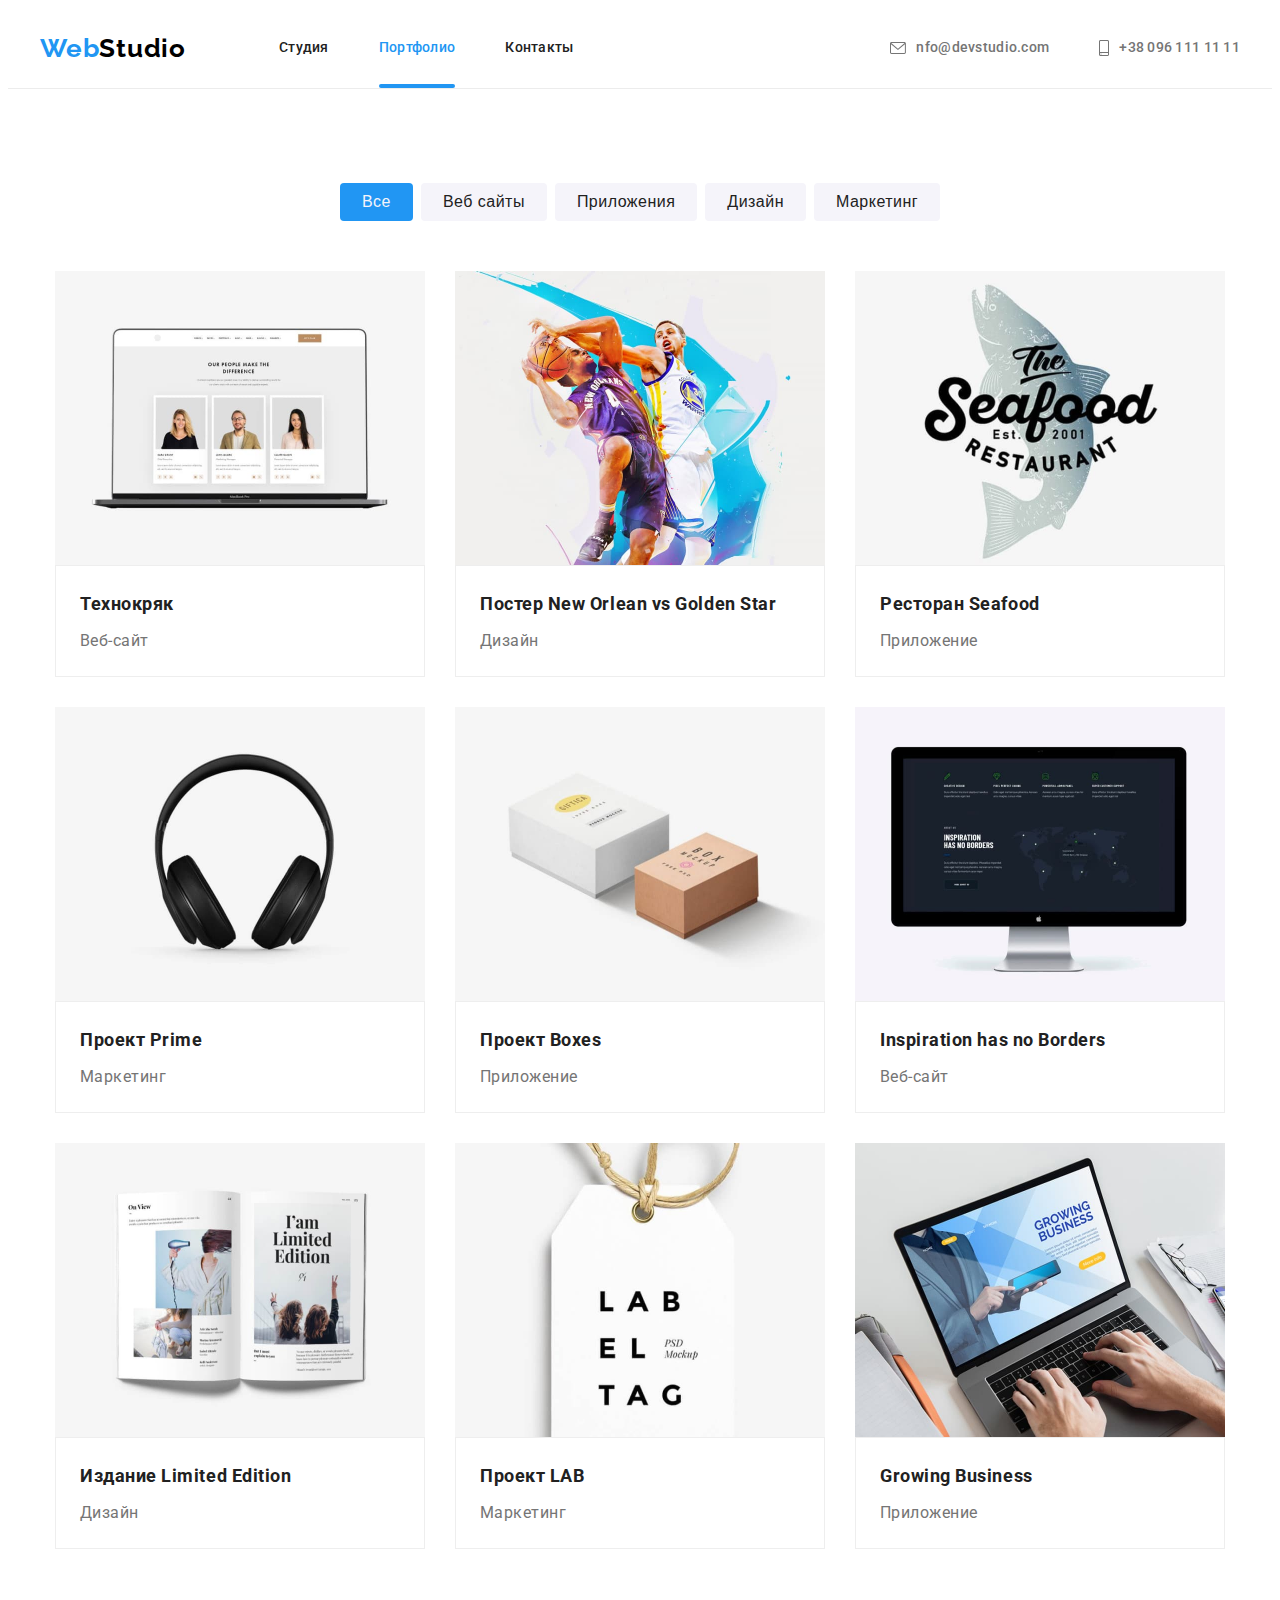
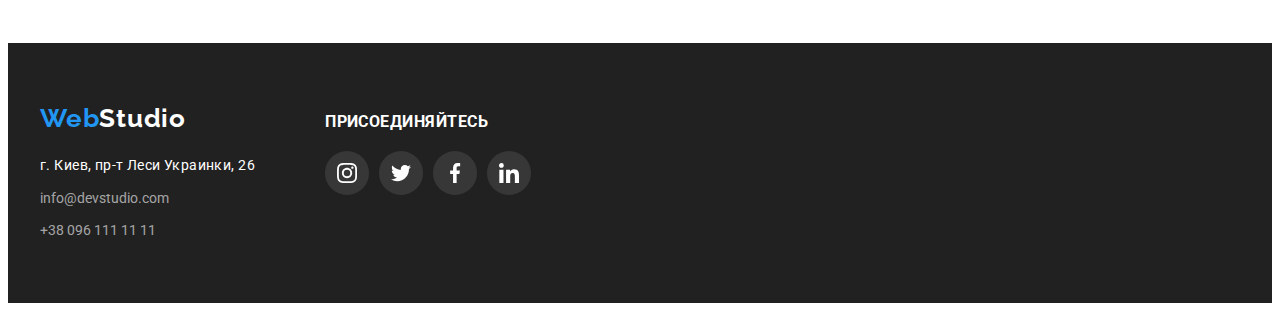
==== portfolio.html @ 939715a9 "подготовил к сдаче" ====
<!DOCTYPE html>
<html lang="ru">
  <head>
    <meta charset="UTF-8" />
    <meta http-equiv="X-UA-Compatible" content="IE=edge" />
    <meta name="viewport" content="width=device-width, initial-scale=1.0" />
    <title>ПОРТФОЛИО</title>
    <link rel="preconnect" href="https://fonts.googleapis.com" />
    <link rel="preconnect" href="https://fonts.gstatic.com" crossorigin />
    <link rel="stylesheet" href="https://cdnjs.cloudflare.com/ajax/libs/modern-normalize/1.1.0/modern-normalize.min.css" integrity="sha512-wpPYUAdjBVSE4KJnH1VR1HeZfpl1ub8YT/NKx4PuQ5NmX2tKuGu6U/JRp5y+Y8XG2tV+wKQpNHVUX03MfMFn9Q==" crossorigin="anonymous" referrerpolicy="no-referrer" />
    <link href="https://fonts.googleapis.com/css2?family=Raleway:wght@700&family=Roboto:wght@400;500;700;900&display=swap" rel="stylesheet" />
    <link rel="stylesheet" href="./css/styles.css" />
  </head>

  <body class="body">
    <!-- header  -->
    <header class="page-header">
      <div class="container header-container">
        <nav class="nav">
          <a href="./index.html" class="link header-logo logo header-link" lang="en"><span class="accent">Web</span>Studio</a>
          <ul class="list nav-list">
            <li class="nav-item">
              <a href="./index.html" class="link nav-link header-link">Студия</a>
            </li>
            <li class="nav-item">
              <a href="./portfolio.html" class="link nav-link header-link current">Портфолио</a>
            </li>
            <li class="nav-item">
              <a href="#" class="link nav-link header-link">Контакты</a>
            </li>
          </ul>
        </nav>
        <ul class="list nav-address">
          <li class="address-item">
            <a href="mailto:info@devstudio.com" class="link header-contacts header-link">
              <svg class="header-icon" width="16" height="12">
                <use href="./images/sprite.svg#envelope"></use></svg
              >nfo@devstudio.com</a
            >
          </li>
          <li class="address-item">
            <a href="tel:+380961111111" class="link header-contacts header-link"
              ><svg class="header-icon" width="10" height="16">
                <use href="./images/sprite.svg#smartphone"></use></svg
              >+38 096 111 11 11</a
            >
          </li>
        </ul>
      </div>
    </header>

    <main>
      <!-- Портфолио -->
      <section class="section">
        <div class="container">
          <!-- Скрытый заголовок -->
          <h1 class="visually-hidden">Портфолио</h1>
          <!-- Кнопки-фильтр портфолио -->
          <ul class="list button-list">
            <li class="button-item">
              <button type="button" class="button portf-btn current-btn">Все</button>
            </li>
            <li class="button-item">
              <button type="button" class="button portf-btn">Веб сайты</button>
            </li>
            <li class="button-item">
              <button type="button" class="button portf-btn">Приложения</button>
            </li>
            <li class="button-item">
              <button type="button" class="button portf-btn">Дизайн</button>
            </li>
            <li class="button-item">
              <button type="button" class="button portf-btn">Маркетинг</button>
            </li>
          </ul>

          <!-- Карточки портфолио -->
          <ul class="list portf-list">
            <!-- карточка -->
            <li class="portf-item">
              <!-- ссылка с фото заголовком и текстом -->
              <a href="" class="link portf-link test-link">
                <div class="dropdown-inner">
                  <!-- фото -->
                  <img src="./images/tekhnokr.jpg" alt="Пример веб-сайта" width="370" height="294" />

                  <!--* Выпадающее меню -->
                  <p class="portf-text-hover">Ресурс предлагает комплексные предложения с разным уровнем функционала и сервисов. Все это позволит посетителю получить исчерпывающие сведения о компании или частном лице.</p>
                </div>

                <div class="border">
                  <h2 class="portf-name">Технокряк</h2>
                  <p class="portf-descr">Веб-сайт</p>
                </div>
              </a>
            </li>
            <li class="portf-item">
              <a href="" class="link portf-link">
                <div class="dropdown-inner">
                  <img src="./images/poster.jpg" alt="Пример дизайна" width="370" height="294" />
                  <p class="portf-text-hover">Ресурс предлагает комплексные предложения с разным уровнем функционала и сервисов. Все это позволит посетителю получить исчерпывающие сведения о компании или частном лице.</p>
                </div>
                <div class="border">
                  <h2 class="portf-name">Постер <span lang="en">New Orlean vs Golden Star</span></h2>
                  <p class="portf-descr">Дизайн</p>
                </div>
              </a>
            </li>
            <li class="portf-item">
              <a href="" class="link">
                <div class="dropdown-inner">
                  <img src="./images/restaurant.jpg" alt="Пример приложения" width="370" height="294" />
                  <p class="portf-text-hover">Ресурс предлагает комплексные предложения с разным уровнем функционала и сервисов. Все это позволит посетителю получить исчерпывающие сведения о компании или частном лице.</p>
                </div>
                <div class="border">
                  <h2 class="portf-name">Ресторан <span lang="en">Seafood</span></h2>
                  <p class="portf-descr">Приложение</p>
                </div>
              </a>
            </li>
            <li class="portf-item">
              <a href="" class="link">
                <div class="dropdown-inner">
                  <img src="./images/prime.jpg" alt="Пример продукта" width="370" height="294" />
                  <p class="portf-text-hover">Ресурс предлагает комплексные предложения с разным уровнем функционала и сервисов. Все это позволит посетителю получить исчерпывающие сведения о компании или частном лице.</p>
                </div>
                <div class="border">
                  <h2 class="portf-name">Проект <span lang="en">Prime</span></h2>
                  <p class="portf-descr">Маркетинг</p>
                </div>
              </a>
            </li>
            <li class="portf-item">
              <a href="" class="link">
                <div class="dropdown-inner">
                  <img src="./images/boxes.jpg" alt="Пример приложения" width="370" height="294" />
                  <p class="portf-text-hover">Ресурс предлагает комплексные предложения с разным уровнем функционала и сервисов. Все это позволит посетителю получить исчерпывающие сведения о компании или частном лице.</p>
                </div>
                <div class="border">
                  <h2 class="portf-name">Проект <span lang="en">Boxes</span></h2>
                  <p class="portf-descr">Приложение</p>
                </div>
              </a>
            </li>
            <li class="portf-item">
              <a href="" class="link">
                <div class="dropdown-inner">
                  <img src="./images/inspiration.jpg" alt="Пример веб-сайта" width="370" height="294" />
                  <p class="portf-text-hover">Ресурс предлагает комплексные предложения с разным уровнем функционала и сервисов. Все это позволит посетителю получить исчерпывающие сведения о компании или частном лице.</p>
                </div>
                <div class="border">
                  <h2 class="portf-name" lang="en">Inspiration has no Borders</h2>
                  <p class="portf-descr">Веб-сайт</p>
                </div>
              </a>
            </li>
            <li class="portf-item">
              <a href="" class="link">
                <div class="dropdown-inner">
                  <img src="./images/edition.jpg" alt="Пример дизайна" width="370" height="294" />
                  <p class="portf-text-hover">Ресурс предлагает комплексные предложения с разным уровнем функционала и сервисов. Все это позволит посетителю получить исчерпывающие сведения о компании или частном лице.</p>
                </div>
                <div class="border">
                  <h2 class="portf-name">Издание <span lang="en">Limited Edition</span></h2>
                  <p class="portf-descr">Дизайн</p>
                </div>
              </a>
            </li>
            <li class="portf-item">
              <a href="" class="link">
                <div class="dropdown-inner">
                  <img src="./images/lab.jpg" alt="Пример продукта" width="370" height="294" />
                  <p class="portf-text-hover">Ресурс предлагает комплексные предложения с разным уровнем функционала и сервисов. Все это позволит посетителю получить исчерпывающие сведения о компании или частном лице.</p>
                </div>
                <div class="border">
                  <h2 class="portf-name" lang="en">Проект <span>LAB</span></h2>
                  <p class="portf-descr">Маркетинг</p>
                </div>
              </a>
            </li>
            <li class="portf-item">
              <a href="" class="link">
                <div class="dropdown-inner">
                  <img src="./images/gbusiness.jpg" alt="ППример приложения" width="370" height="294" />
                  <p class="portf-text-hover">Ресурс предлагает комплексные предложения с разным уровнем функционала и сервисов. Все это позволит посетителю получить исчерпывающие сведения о компании или частном лице.</p>
                </div>
                <div class="border">
                  <h2 class="portf-name" lang="en">Growing Business</h2>
                  <p class="portf-descr">Приложение</p>
                </div>
              </a>
            </li>
          </ul>
        </div>
      </section>
    </main>

    <footer class="footer">
      <div class="container footer-container">
        <div>
          <a href="./index.html" class="logo footer-logo link footer-link" lang="en"> <span class="accent">Web</span>Studio</a>
          <address class="address">
            <ul class="list footer-list">
              <li class="footer-item">
                <a href="https://www.google.com.ua/maps/place/бул.+Леси+Украинки,+26,+Киев,+02000/@50.4265807,30.5361971,17z/data=!3m1!4b1!4m5!3m4!1s0x40d4cf0e033ecbe9:0x57a4dffefec77da0!8m2!3d50.4265807!4d30.5383858?hl=ru" class="footer-address link footer-link"> г. Киев, пр-т Леси Украинки, 26 </a>
              </li>
              <li class="footer-item">
                <a href="mailto:info@devstudio.com" class="footer-contacts link footer-link">info@devstudio.com</a>
              </li>
              <li class="footer-item">
                <a href="tel:+380961111111" class="footer-contacts link footer-link">+38 096 111 11 11</a>
              </li>
            </ul>
          </address>
        </div>
        <div class="footer-inner">
          <p class="footer-slogan">Присоединяйтесь</p>
          <ul class="social list">
            <li class="social-item item">
              <a href="#" class="social-link join-link link" target="_blank" rel="noopener noreferrer nofollow" aria-label="instagram">
                <svg class="join-icon" width="20" height="20">
                  <use href="./images/sprite.svg#instagram"></use>
                </svg>
              </a>
            </li>
            <li class="social-item item">
              <a href="#" class="social-link join-link link" target="_blank" rel="noopener noreferrer nofollow" aria-label="instagram">
                <svg class="join-icon" width="20" height="20">
                  <use href="./images/sprite.svg#twitter"></use>
                </svg>
              </a>
            </li>
            <li class="social-item item">
              <a href="#" class="social-link join-link link" target="_blank" rel="noopener noreferrer nofollow" aria-label="instagram">
                <svg class="join-icon" width="20" height="20">
                  <use href="./images/sprite.svg#facebook"></use>
                </svg>
              </a>
            </li>
            <li class="social-item item">
              <a href="#" class="social-link join-link link" target="_blank" rel="noopener noreferrer nofollow" aria-label="instagram">
                <svg class="join-icon" width="20" height="20">
                  <use href="./images/sprite.svg#linkedin"></use>
                </svg>
              </a>
            </li>
          </ul>
        </div>
      </div>
    </footer>
  </body>
</html>
---- css/styles.css ----
:root {
  --primary-background-color: #ffffff;
  --secondary-background-color: #f5f4fa;
  --hero-background-color: #2f303a;
  --branches-bg-color: rgba(47, 48, 58, 0.8);
  --modal-bg-color: rgba(0, 0, 0, 0.2);

  --title-color: #212121;
  --secondary-title-color: #ffffff;
  --text-color: #757575;
  --logo-color: #000000;
  --accent-color: #2196f3;
  --header-border-color: #ececec;
  --hero-hover-color: #188ce8;
  --footer-address-color: rgba(255, 255, 255, 0.6);
  --portf-btn-color: #f5f4fa;
  --portf-border-color: #eeeeee;

  --social-icon-color: #afb1b8;
  --social-icon-hover-color: #ffffff;
  --advant-icon-bg-color: #f5f4fa;
  --client-icon-border-color: #afb1b8;
  --footer-icon-bg-color: rgba(255, 255, 255, 0.1);

  --main-font: "Roboto", sans-serif;
  --accent-font: "Raleway", sans-serif;
  --hero-size: 44px;
  --title-size: 36px;
  --subtitle-size: 18px;
  --note-size: 16px;
  --text-size: 14px;
  --hero-weight: 900;
  --head-weight: 700;
  --secondary-weight: 500;
  --main-weight: 400;

  --timing-function: cubic-bezier(0.4, 0, 0.2, 1);
}

/* section {
  background-color: aquamarine;
  outline: 2px solid yellow;
} */

h1,
h2,
h3,
h4,
li,
ul,
p {
  margin-top: 0;
  margin-bottom: 0;
}

a {
  text-decoration: none;
}

img {
  display: block;
  max-width: 100%;
  height: auto;
}
body {
  font-family: var(--main-font);
  font-style: normal;
  color: var(--text-color);
  background-color: var(--primary-background-color);
}

/* скрытый заголовок */
.visually-hidden {
  position: absolute;
  white-space: nowrap;
  width: 1px;
  height: 1px;
  overflow: hidden;
  border: 0;
  padding: 0;
  clip: rect(0 0 0 0);
  clip-path: inset(50%);
  margin: -1px;
}

.link {
  font-size: 14px;
  color: var(--title-color);
}
.list {
  padding-left: 0;
  list-style: none;
}

.header-link:hover,
.header-link:focus {
  color: var(--accent-color);
}

/* ссылки в header  */
.header-link {
  transition: color 250ms var(--timing-function);
}

.current {
  color: var(--accent-color);
}

.button {
  font-style: inherit;
  cursor: pointer;
  border: none;
  border-radius: 4px;
}

/* .item:not(:last-child) {
  margin-right: 30px;
} */

.container {
  margin: 0 auto;
  max-width: 1200px;
  padding-left: 15px;
  padding-right: 15px;

  /* outline: 2px solid tomato; */
}

.section {
  padding-top: 94px;
  padding-bottom: 94px;
}

/* Header */

.page-header {
  border-bottom: 1px solid var(--header-border-color);
}

.logo {
  font-family: var(--accent-font);
  font-weight: var(--head-weight);
  font-size: 26px;
  line-height: 1.19;
  letter-spacing: 0.03em;
  color: var(--logo-color);
  /* transition: color 250ms cubic-bezier(0.4, 0, 0.2, 1); */
}

.header-logo {
  padding-top: 24px;
  padding-bottom: 24px;
}
.accent {
  color: var(--accent-color);
}

.header-container {
  display: flex;
}

/* кнопки навигации */
.nav-link {
  position: relative;
  display: block;
  font-weight: var(--secondary-weight);
  line-height: 1.14;
  letter-spacing: 0.02em;
}

.nav-link::before,
.nav-link::before {
  position: absolute;
  bottom: 0;
  left: 0;
  content: "";
  width: 100%;
  height: 4px;
  background-color: var(--accent-color);
  border-radius: 2px;
  transform: scaleX(0);
  transform-origin: 0 0;
  transition: transform 250ms var(--timing-function);
}
/* *Полоска под ссылками в header  */
.nav-link:hover::before,
.nav-link:focus::before {
  transform: scaleX(1);
}

.current::after {
  position: absolute;
  bottom: 0;
  left: 0;
  content: "";
  width: 100%;
  height: 4px;
  background-color: var(--accent-color);
  border-radius: 2px;
}

/* адрес в header  */
.header-contacts {
  display: flex;
  align-items: center;
  font-weight: var(--secondary-weight);
  line-height: 1.14;
  letter-spacing: 0.02em;
  color: var(--text-color);
  transition: color 250ms cubic-bezier(0.4, 0, 0.2, 1);
}

/* Header в строку */
/* .page-header, */
.nav,
.nav-list,
.nav-address {
  display: flex;
  align-items: center;
}

.nav-link,
.header-contacts {
  padding-top: 32px;
  padding-bottom: 32px;
}

.nav-item {
  margin-left: 93px;
}

.nav-item + .nav-item {
  margin-left: 50px;
}

.address-item + .address-item {
  margin-left: 50px;
}

.nav-address {
  margin-left: auto;
}

.header-icon {
  margin-right: 10px;
  fill: currentColor;
}
/* *Цвет иконок адреса в header при ховере */
.header-contacts:hover .header-icon,
.header-contacts:focus .header-icon {
  fill: currentColor;
}

/* hero */
.hero {
  margin: 0 auto;
  padding-top: 200px;
  padding-bottom: 200px;
  background-color: var(--hero-background-color);
  background-image: linear-gradient(to right, rgba(47, 48, 58, 0.4), rgba(47, 48, 58, 0.4)), url(../images/bground.jpg);
  max-width: 1600px;
  height: 600px;
  background-size: cover;
  background-position: center;
}
/* заголовок героя h1*/
.hero-title {
  margin: 0 auto 30px;
  text-align: center;
  width: 696px;
  font-weight: var(--hero-weight);
  font-size: var(--hero-size);
  line-height: 1.36;
  letter-spacing: 0.06em;
  text-transform: uppercase;
  color: var(--secondary-title-color);
}

/* кнопка героя */
.hero-button {
  position: relative;
  overflow: hidden;
  display: flex;
  align-items: center;
  justify-content: center;
  margin: 0 auto;
  padding: 10px 28px 10px 52px;
  min-width: 200px;
  font-weight: var(--head-weight);
  font-size: var(--note-size);
  line-height: 1.88;
  letter-spacing: 0.06em;
  color: var(--secondary-title-color);
  background-color: var(--accent-color);
  transition: background-color 250ms var(--timing-function);
}

/* .hero-button::before{
  content: "";
  display: block;
  align-items: center;
  justify-content: center;
  width: 24px;
  height: 24px;
  background-image: url(../images/icons/twitter.svg);
  background-position: center;
  background-repeat: no-repeat;
  background-size: contain;
} */

.hero-button:hover,
.hero-button:focus {
  background-color: var(--hero-hover-color);
}

.hero-icon {
  position: absolute;
  top: 50%;
  left: 15%;
  transform: translate(-50%, -50%);
  transition: transform 250ms var(--timing-function);
  fill: var(--secondary-title-color);
}

.hero-icon-second {
  position: absolute;
  top: 50%;
  left: 15%;
  transform: translate(-54%, 90%);
  transition: transform 250ms var(--timing-function);
  fill: var(--secondary-title-color);
}

.hero-button:hover .hero-icon {
  transform: translate(-55%, -195%);
}

.hero-button:hover .hero-icon-second {
  transform: translate(-55%, -50%);
}

/* Преимущества  */
/* Заголовки h3 */

.advant-inner {
  display: flex;
  align-items: center;
  justify-content: center;
  margin-bottom: 30px;
  width: 270px;
  height: 120px;
  background-color: var(--advant-icon-bg-color);
  border-radius: 4px;
}

.advant-title {
  margin-bottom: 10px;
  font-weight: var(--head-weight);
  font-size: var(--text-size);
  line-height: 1.14;
  text-transform: uppercase;
  letter-spacing: 0.03em;
  color: var(--title-color);
}

.advant-item {
  min-width: 270px;
  flex-basis: calc(100% / 4 - 30px);
  margin-left: 30px;
  /* outline: 2px solid yellow; */
}

/* текст преимущества p */
.advant-text {
  font-size: var(--text-size);
  line-height: 1.71;
  letter-spacing: 0.03em;
}

.section-list {
  display: flex;
  flex-wrap: wrap;
  margin-left: -30px;
}

/* названия секций h2*/
.title {
  font-size: var(--title-size);
  line-height: 1.17;
  letter-spacing: 0.03em;
  text-align: center;
  color: var(--title-color);
}

/* Чем мы занимаемся */
.branches-section {
  padding-top: 0;
}

.branches-item {
  position: relative;
}
.text-inner {
  display: flex;
  position: absolute;
  width: 100%;
  height: 70px;
  justify-content: center;
  align-items: center;
  bottom: 0px;
  background: var(--branches-bg-color);
}

.brunches-text {
  display: inline-block;
  font-weight: var(--head-weight);
  font-size: var(--text-size);
  line-height: 1.14;
  letter-spacing: 0.03em;
  text-transform: uppercase;

  color: var(--secondary-title-color);
}

.branches-item {
  min-width: 270px;
  flex-basis: calc(100% / 3 - 30px);
  margin-left: 30px;
  /* outline: 2px solid yellow; */
}

/* Наша команда */
.team-section {
  background-color: var(--secondary-background-color);
}

.section-title {
  margin-bottom: 50px;
}

.team-item {
  min-width: 270px;
  flex-basis: calc(100% / 4 - 30px);
  margin-left: 30px;
  /* outline: 2px solid yellow; */
  box-shadow: 0px 1px 3px rgba(0, 0, 0, 0.12), 0px 1px 1px rgba(0, 0, 0, 0.14), 0px 2px 1px rgba(0, 0, 0, 0.2);
  border-radius: 0px 0px 4px 4px;
  background-color: var(--primary-background-color);
}

/* имя фамилия h2 */
.team-info {
  padding-top: 30px;
  padding-bottom: 30px;
  /* outline: 2.5px dashed red; */
}

.team-name {
  margin-bottom: 10px;
  font-weight: var(--secondary-weight);
  font-size: var(--note-size);
  line-height: 1.18;
  letter-spacing: 0.03em;
  text-align: center;
  color: var(--title-color);
}

/* должности p */
.team-descr {
  margin-bottom: 16px;
  font-size: var(--note-size);
  line-height: 1.18;
  letter-spacing: 0.03em;
  text-align: center;
  color: var(--text-color);
}

.social {
  display: flex;
  justify-content: center;
  align-items: center;
}

.social-link {
  display: flex;
  justify-content: center;
  align-items: center;
  width: 44px;
  height: 44px;
  background-color: var(--primary-background-color);
  border-radius: 50%;
  transition: background-color 250ms cubic-bezier(0.4, 0, 0.2, 1);
}

.social-item + .social-item {
  margin-left: 10px;
}

.social-icon {
  fill: var(--social-icon-color);
  transition: fill 250ms cubic-bezier(0.4, 0, 0.2, 1);
}
/* *Ховер подложки иконок соцсетей */
.social-link:hover,
.social-link:focus {
  background-color: var(--accent-color);
}
/** Ховер иконок соцсетей */
.social-link:hover .social-icon,
.social-link:focus .social-icon {
  fill: var(--social-icon-hover-color);
}

/* Постоянные клиенты */

.client-list {
  display: flex;
  gap: 30px;
}

.client-link {
  display: flex;
  justify-content: center;
  align-items: center;
  width: 170px;
  height: 92px;
  border: 1px solid var(--social-icon-color);
  fill: var(--social-icon-color);
  border-radius: 4px;
  transition: border 250ms cubic-bezier(0.4, 0, 0.2, 1);
}

.client-icon {
  transition: fill 250ms cubic-bezier(0.4, 0, 0.2, 1);
}

/* *Ховер бордера постоянных клиентов */
.client-link:hover,
.client-link:focus {
  border-color: var(--accent-color);
}
/* *Ховер иконки постоянных клтиентов */
.client-link:hover .client-icon,
.client-link:focus .client-icon {
  fill: var(--accent-color);
}

/* Footer */
.footer {
  padding-top: 60px;
  padding-bottom: 60px;
  background-color: var(--title-color);
}

.footer-container {
  display: flex;
  align-items: baseline;
  /* column-gap: 70px; */
}

.footer-logo {
  display: block;
  margin-bottom: 20px;
  color: var(--primary-background-color);
}
.footer-item:not(:last-child) {
  display: block;
  margin-bottom: 9px;
}
.address {
  font-style: inherit;
}

.footer-address {
  line-height: 1.71;
  letter-spacing: 0.03em;
  color: var(--primary-background-color);
}

.footer-contacts {
  line-height: 1.71;
  color: var(--footer-address-color);
}

.footer-link {
  transition: color 250ms cubic-bezier(0.4, 0, 0.2, 1);
}

.footer-link:hover,
.footer-link:focus {
  color: var(--accent-color);
}

.footer-inner {
  display: block;
  width: 206px;
  margin-left: 70px;
}

.footer-slogan {
  margin-bottom: 20px;
  font-family: var(--main-font);
  font-weight: var(--head-weight);
  line-height: 1.14;
  letter-spacing: 0.03em;
  text-transform: uppercase;
  color: var(--secondary-title-color);
}

.join-icon {
  fill: var(--secondary-title-color);
}

.join-link {
  background-color: var(--footer-icon-bg-color);
}

/* ПОРТФОЛИО */
.portf-btn {
  padding: 6px 22px;
  font-weight: var(--secondary-weight);
  font-size: var(--note-size);
  line-height: 1.62;
  text-align: center;
  letter-spacing: 0.03em;
  color: var(--title-color);
  background-color: var(--secondary-background-color);
  transition: color 250ms var(--timing-function), background-color 250ms var(--timing-function), box-shadow 250ms var(--timing-function);
}

.portf-btn:hover,
.portf-btn:focus {
  background-color: var(--accent-color);
  color: var(--primary-background-color);
  box-shadow: 0px 3px 1px rgba(0, 0, 0, 0.1), 0px 1px 2px rgba(0, 0, 0, 0.08), 0px 2px 2px rgba(0, 0, 0, 0.12);
}

.current-btn {
  color: var(--portf-btn-color);
  background-color: var(--accent-color);
}

.portf-list,
.button-list {
  display: flex;
  justify-content: center;
  flex-wrap: wrap;
}

.button-list {
  margin-bottom: 50px;
}

.button-item:not(:last-child) {
  margin-right: 8px;
}

.portf-list {
  gap: 30px;
}

.portf-item {
  transition: box-shadow 250ms var(--timing-function);
}

.portf-name {
  margin-bottom: 4px;
  font-weight: var(--head-weight);
  font-size: var(--subtitle-size);
  line-height: 2;
  letter-spacing: 0.03em;

  color: var(--title-color);
}

.portf-descr {
  font-size: var(--note-size);
  line-height: 1.87;
  letter-spacing: 0.03em;
  color: var(--text-color);
}

.border {
  padding-top: 20px;
  padding-bottom: 20px;
  padding-left: 24px;
  padding-right: 24px;
  border: 1px solid var(--portf-border-color);
}

.portf-link {
  display: block;
}

.portf-item:hover {
  box-shadow: 0px 1px 1px rgb(0 0 0 / 12%), 0px 4px 4px rgb(0 0 0 / 6%), 1px 4px 6px rgb(0 0 0 / 16%);
}

.portf-item:hover .portf-text-hover {
  transform: translateY(0);
}

.dropdown-inner {
  position: relative;
  overflow: hidden;
}

.portf-text-hover {
  position: absolute;
  left: 0;
  top: 0;

  width: 370px;
  height: 294px;
  padding: 63px 24px;

  font-weight: 400;
  font-size: 18px;
  line-height: 1.56;
  color: #ffffff;

  background: rgba(33, 150, 243, 0.9);
  transform: translateY(102%);
  transition: transform 250ms var(--timing-function);
}

/* *Модальное окно */

.backdrop {
  position: fixed;
  top: 0;
  left: 0;
  width: 100%;
  height: 100%;
  background-color: var(--modal-bg-color);
  transition: visibility 500ms var(--timing-function), opacity 500ms var(--timing-function);
}

.backdrop.is-hidden {
  opacity: 0;
  visibility: hidden;
  pointer-events: none;
}

.modal-wrapper {
  position: absolute;
  top: 50%;
  left: 50%;
  transform: translate(-50%, -50%);
  transition: opacity 500ms var(--timing-function), transform 500ms var(--timing-function);
  width: 528px;
  height: 581px;
  padding-top: 40px;
  padding-left: 40px;
  padding-right: 40px;
  box-shadow: 0px 1px 3px rgba(0, 0, 0, 0.12), 0px 1px 1px rgba(0, 0, 0, 0.14), 0px 2px 1px rgba(0, 0, 0, 0.2);
  border-radius: 4px;
  background-color: var(--primary-background-color);
}

.backdrop.is-hidden > .modal-wrapper {
  opacity: 0;
  transform: translate(-50%, 100%) scale(0.3);
}

.modal-button {
  position: absolute;
  top: -10px;
  right: -10px;
  display: flex;
  align-items: center;
  justify-content: center;
  padding: 0;
  width: 30px;
  height: 30px;
  cursor: pointer;
  border: 1px solid rgba(0, 0, 0, 0.1);
  border-radius: 50%;
  background-color: var(--secondary-background-color);
  transition: fill 250ms var(--timing-function), border-color 250ms var(--timing-function);
}

.modal-button:hover {
  fill: var(--accent-color);
  border-color: var(--accent-color);
  background-color: var(--primary-background-color);
}

.modal-form {
  display: flex;
  flex-direction: column;
  gap: 10px;
}

.modal-label {
  /* outline: 2px solid teal; */
  position: relative;
  color: var(--title-color);
}

.form-title {
  display: inline-block;
  padding-bottom: 12px;
  font-weight: 700;
  font-size: 20px;
  line-height: 1.15;
  letter-spacing: 0.03em;

  color: #212121;
}

.modal-input {
  width: 100%;
  height: 40px;
  border: 1px solid rgba(33, 33, 33, 0.2);
  border-radius: 4px;
  padding-left: 40px;
  transition: border-color 300ms var(--timing-function), outline 300ms var(--timing-function);
}

.label-icon {
  position: absolute;
  top: 50%;
  left: 3%;
  fill: currentColor;
  transition: fill 300ms var(--timing-function);
}
/* *синяя рамка инпута при ховере */
.modal-label:hover .modal-input {
  border-color: var(--accent-color);
}
/* *синяя иконка инпута при ховере */
.modal-label:hover .label-icon {
  fill: var(--accent-color);
}
/* *синяя рамка инпута при фокусе */
.modal-input:focus {
  border-color: var(--accent-color);
  outline: 1px solid var(--accent-color);
}
/* *синяя иконка инпута при фокусе */
.modal-input:focus + .label-icon {
  fill: var(--accent-color);
}

/* .modal-input :placeholder-shown {
  border-color: var(--accent-color);
} */

.label-name {
  font-weight: 400;
  font-size: 12px;
  line-height: 1.15;
  letter-spacing: 0.01em;

  color: var(--text-color);
}

.feedback {
  padding: 12px 16px;
  resize: none;
  width: 100%;
  height: 120px;
  border: 1px solid rgba(33, 33, 33, 0.2);
  border-radius: 4px;
  transition: border-color 300ms var(--timing-function), outline 300ms var(--timing-function);
}

.feedback::placeholder {
  font-weight: 400;
  font-size: 12px;
  line-height: 1.15;
  letter-spacing: 0.01em;
  color: rgba(117, 117, 117, 0.5);
}

/* *синяя рамка поля ввода текста при ховере */
.modal-label:hover .feedback {
  border-color: var(--accent-color);
}
/* *синяя рамка поля ввода текста при фокусе */
.feedback:focus {
  border-color: var(--accent-color);
  outline: 1px solid var(--accent-color);
}

.checkbox-label {
  display: inline-flex;
  align-items: center;
  justify-content: center;
  cursor: pointer;
  /* outline: 2px dashed teal; */
}

.checkbox-icon {
  margin-right: 5px;
  border: 1.7px solid var(--title-color);
  border-radius: 2px;
  width: 18px;
  height: 18px;
  fill: #ffffff;
  transition: background-color 250ms var(--timing-function), border 300ms var(--timing-function);
}

.checkbox-label:hover .checkbox-icon {
  border: 2px solid var(--accent-color);
}

.checkbox:checked + .checkbox-icon {
  border: 3px solid var(--accent-color);
  background-color: var(--accent-color);
}

.checkbox-text {
  font-weight: 400;
  font-size: 14px;
  line-height: 1.71;
  letter-spacing: 0.03em;
  color: #757575;
}

.checkbox-link {
  font-weight: 400;
  font-size: 14px;
  line-height: 1.71;
  letter-spacing: 0.03em;
  text-decoration-line: underline;

  color: #2196f3;
}

.submit-btn {
  position: relative;
  overflow: hidden;
  display: flex;
  align-items: center;
  justify-content: center;
  margin: 0 auto;
  padding: 10px 28px 10px 28px;
  min-width: 200px;
  font-weight: var(--head-weight);
  font-size: var(--note-size);
  line-height: 1.88;
  letter-spacing: 0.06em;
  color: var(--secondary-title-color);
  background-color: var(--accent-color);
  transition: background-color 250ms var(--timing-function), box-shadow 250ms var(--timing-function);
}

.submit-btn:hover {
  background-color: var(--hero-hover-color);
  box-shadow: 0px 3px 1px rgb(0 0 10 / 20%), 0px 1px 2px rgb(0 0 10 / 28%), 0px 2px 2px rgb(0 0 10 / 32%);
}

/* *Форма в footer * */
.form-footer {
  display: flex;
  flex-direction: column;
  margin-left: auto;
}

.form-label {
  display: block;
  padding-bottom: 20px;
  font-family: var(--main-font);
  font-weight: var(--head-weight);
  line-height: 1.14;
  letter-spacing: 0.03em;
  text-transform: uppercase;
  color: var(--secondary-title-color);
}

.footer-input {
  min-width: 358px;
  min-height: 50px;
  margin-right: 12px;
  padding-left: 20px;
  border: 1px solid rgba(255, 255, 255, 0.3);
  filter: drop-shadow(0px 4px 4px rgba(0, 0, 0, 0.15));
  border-radius: 4px;
  background-color: transparent;
  font-weight: var(--main-weight);
  font-size: var(--note-size);
  line-height: 1.25px;
  letter-spacing: 0.03em;
  color: rgba(255, 255, 255, 0.6);
}

.footer-input::placeholder {
  font-weight: var(--main-weight);
  font-size: var(--note-size);
  line-height: 1.25px;
  letter-spacing: 0.03em;
  color: rgba(255, 255, 255, 0.6);
}

.form-button {
  position: relative;
  display: inline-block;
  overflow: hidden;
  align-items: center;
  justify-content: center;
  padding: 10px 52px 10px 28px;
  min-width: 200px;
  font-weight: var(--head-weight);
  font-size: var(--note-size);
  line-height: 1.88;
  letter-spacing: 0.06em;
  color: var(--secondary-title-color);
  background-color: var(--accent-color);
  transition: background-color 250ms var(--timing-function), box-shadow 250ms var(--timing-function);
}

.form-button:hover,
.form-button:focus {
  background-color: var(--hero-hover-color);
  box-shadow: 0px 0px 4px 1px rgba(176, 206, 252, 0.5);
}

.footer-icon {
  position: absolute;
  top: 50%;
  left: 84%;
  transform: translate(-50%, -50%);
  transition: transform 250ms var(--timing-function);
  fill: var(--secondary-title-color);
}
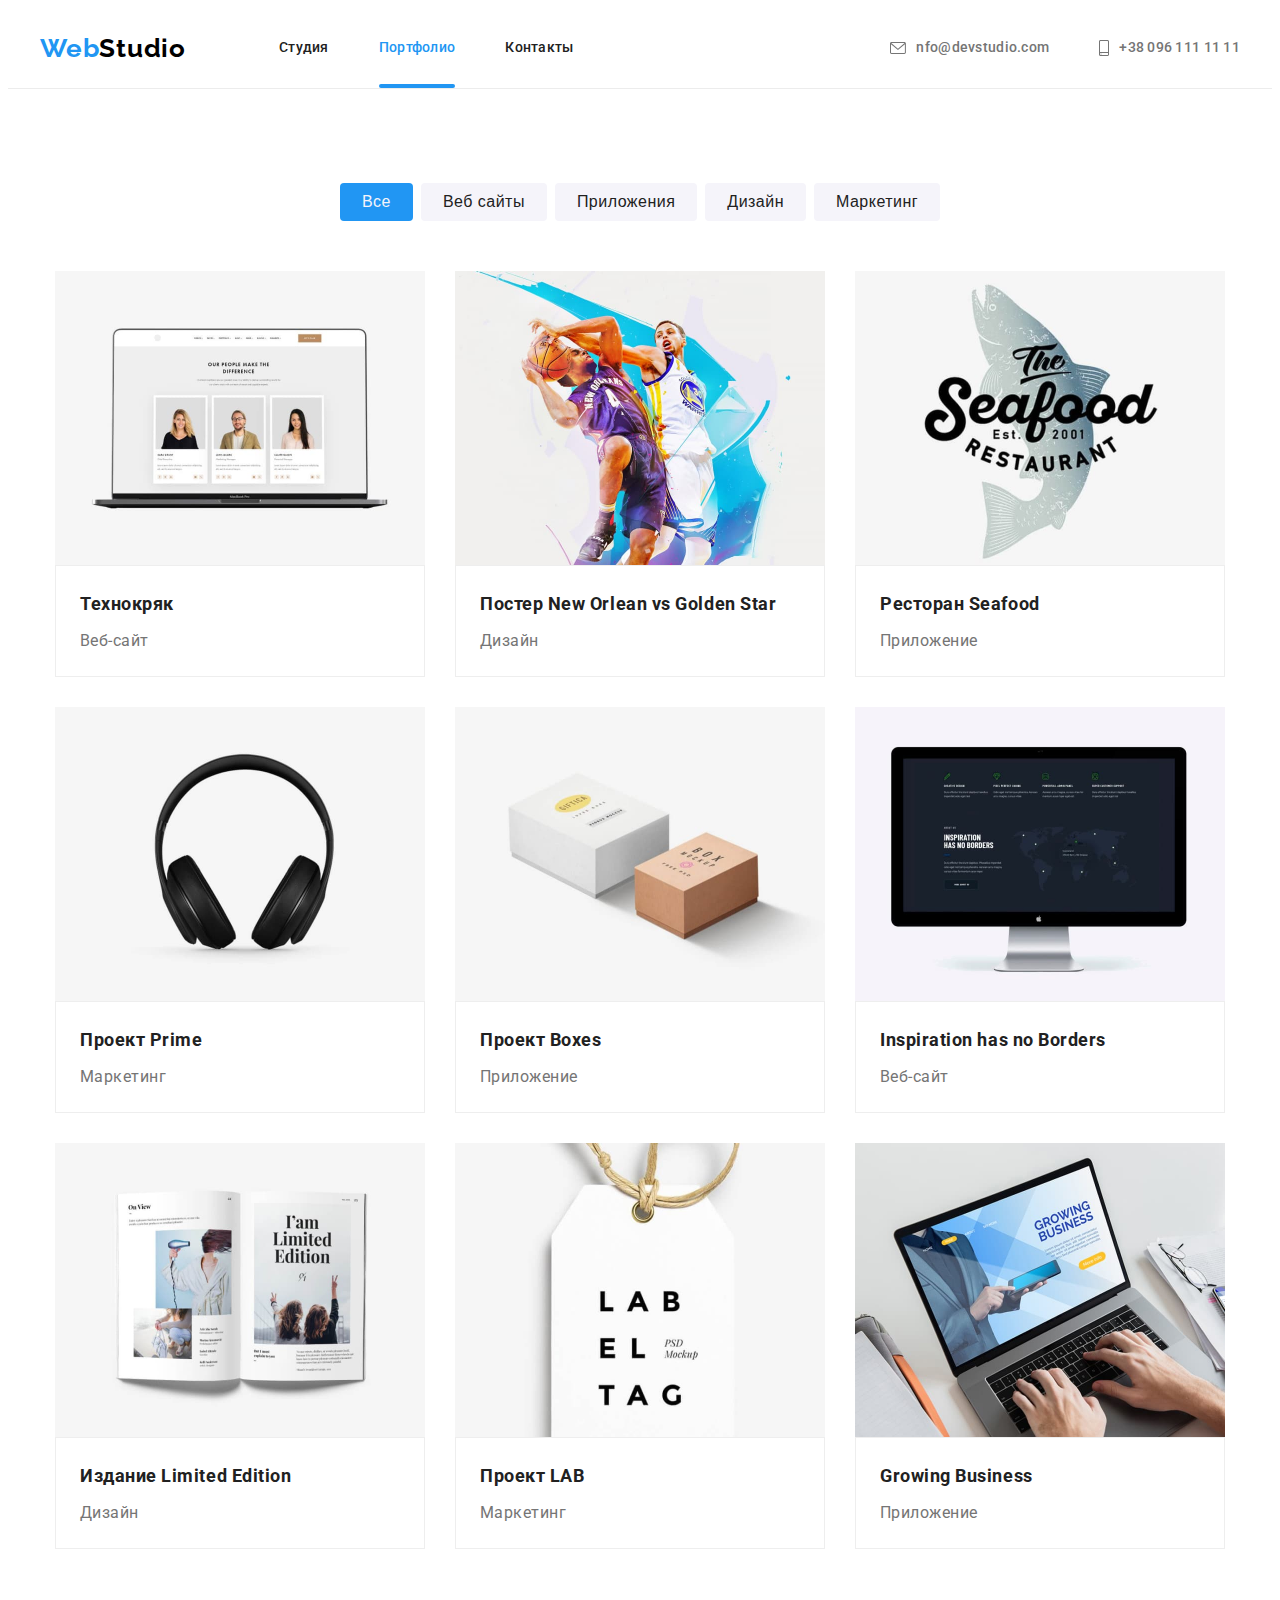
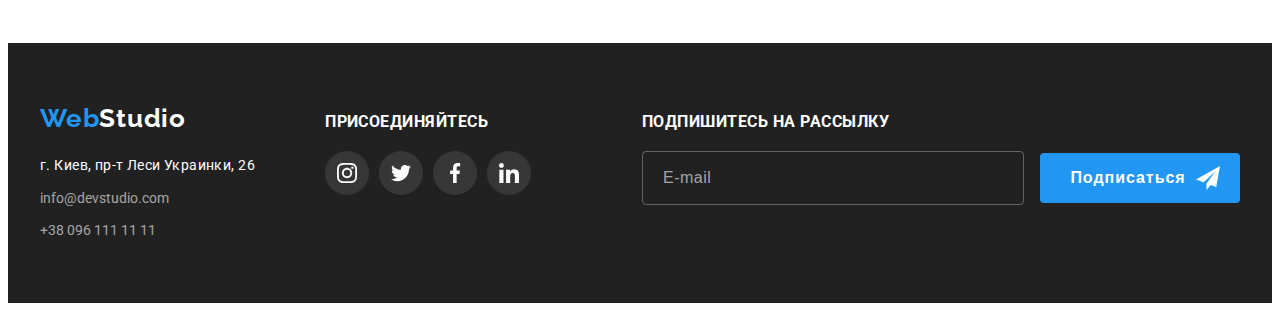
==== commit 7ba474fd: "Исправил ошибки." ====
--- a/portfolio.html
+++ b/portfolio.html
@@ -246,6 +246,22 @@
             </li>
           </ul>
         </div>
+
+        <!-- *Форма в footer  -->
+
+        <form name="signup_form" autocomplete="on" novalidate class="form-footer">
+          <label for="email" class="form-label">Подпишитесь на рассылку </label>
+          <div class="input-inner">
+            <input type="email" name="email" id="email" class="footer-input" placeholder="E-mail" />
+
+            <button type="submit" class="button form-button">
+              Подписаться
+              <svg class="footer-icon" width="24" height="24">
+                <use href="./images/sprite.svg#send"></use>
+              </svg>
+            </button>
+          </div>
+        </form>
       </div>
     </footer>
   </body>
--- a/css/styles.css
+++ b/css/styles.css
@@ -894,20 +894,24 @@
 
 .checkbox-icon {
   margin-right: 5px;
-  border: 1.7px solid var(--title-color);
-  border-radius: 2px;
+  border: 2px solid var(--title-color);
+  border-radius: 4px;
   width: 18px;
   height: 18px;
   fill: #ffffff;
-  transition: background-color 250ms var(--timing-function), border 300ms var(--timing-function);
+  transition: background-color 250ms var(--timing-function), border-color 300ms var(--timing-function);
 }
 
 .checkbox-label:hover .checkbox-icon {
-  border: 2px solid var(--accent-color);
+  border-color: var(--accent-color);
+}
+
+.checkbox:focus + .checkbox-icon {
+  border-color: var(--accent-color);
 }
 
 .checkbox:checked + .checkbox-icon {
-  border: 3px solid var(--accent-color);
+  border-color: var(--accent-color);
   background-color: var(--accent-color);
 }
 
@@ -975,15 +979,20 @@
   min-height: 50px;
   margin-right: 12px;
   padding-left: 20px;
-  border: 1px solid rgba(255, 255, 255, 0.3);
-  filter: drop-shadow(0px 4px 4px rgba(0, 0, 0, 0.15));
-  border-radius: 4px;
   background-color: transparent;
   font-weight: var(--main-weight);
   font-size: var(--note-size);
   line-height: 1.25px;
   letter-spacing: 0.03em;
+  cursor: pointer;
+  border: 1px solid rgba(255, 255, 255, 0.3);
+  border-radius: 4px;
   color: rgba(255, 255, 255, 0.6);
+  transition: border 250ms var(--timing-function);
+}
+
+.footer-input:hover {
+  border: 2px solid rgba(255, 255, 255, 0.7);
 }
 
 .footer-input::placeholder {
